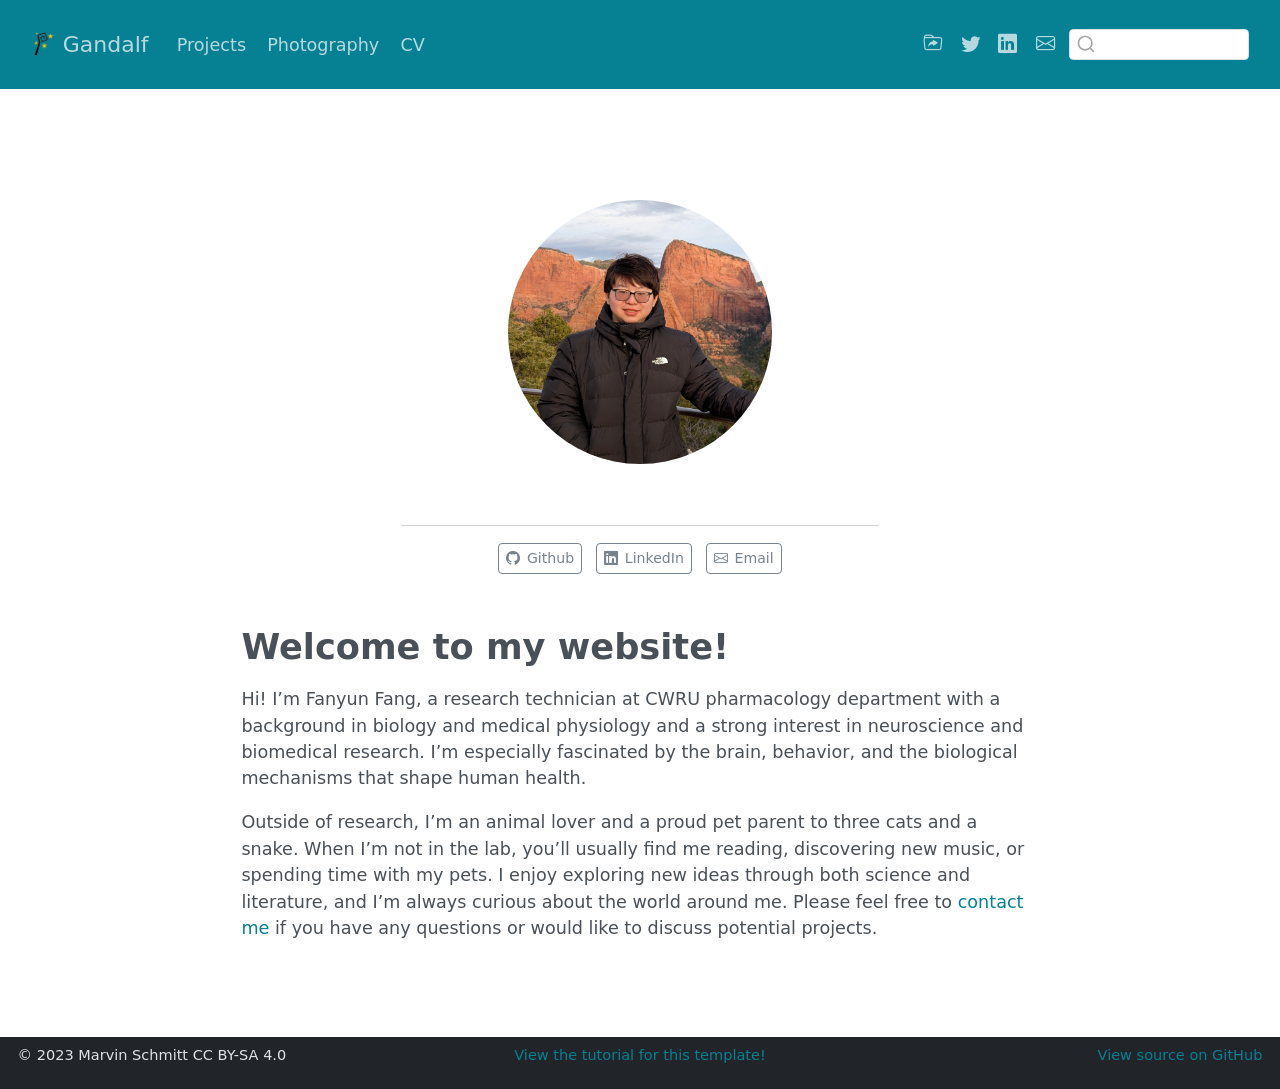
==== docs/index.html @ 0f2b44f6 "Website" ====
<!DOCTYPE html>
<html xmlns="http://www.w3.org/1999/xhtml" lang="en" xml:lang="en"><head>

<meta charset="utf-8">
<meta name="generator" content="quarto-1.9.38">

<meta name="viewport" content="width=device-width, initial-scale=1.0, user-scalable=yes">


<title>Gandalf</title>
<style>
/* Default styles provided by pandoc.
** See https://pandoc.org/MANUAL.html#variables-for-html for config info.
*/
code{white-space: pre-wrap;}
span.smallcaps{font-variant: small-caps;}
div.columns{display: flex; gap: min(4vw, 1.5em);}
div.column{flex: auto; overflow-x: auto;}
div.hanging-indent{margin-left: 1.5em; text-indent: -1.5em;}
ul.task-list{list-style: none;}
ul.task-list li input[type="checkbox"] {
  width: 0.8em;
  margin: 0 0.8em 0.2em -1em; /* quarto-specific, see https://github.com/quarto-dev/quarto-cli/issues/4556 */ 
  vertical-align: middle;
}
</style>


<script src="site_libs/quarto-nav/quarto-nav.js"></script>
<script src="site_libs/clipboard/clipboard.min.js"></script>
<script src="site_libs/quarto-search/autocomplete.umd.js"></script>
<script src="site_libs/quarto-search/fuse.min.js"></script>
<script src="site_libs/quarto-search/quarto-search.js"></script>
<meta name="quarto:offset" content="./">
<link href="./img/favicon.png" rel="icon" type="image/png">
<script src="site_libs/quarto-html/quarto.js" type="module"></script>
<script src="site_libs/quarto-html/tabsets/tabsets.js" type="module"></script>
<script src="site_libs/quarto-html/popper.min.js"></script>
<script src="site_libs/quarto-html/tippy.umd.min.js"></script>
<link href="site_libs/quarto-html/tippy.css" rel="stylesheet">
<link href="site_libs/quarto-html/quarto-syntax-highlighting-15634bcf2e68342d4ad2dfa704d543f6.css" rel="stylesheet" id="quarto-text-highlighting-styles">
<script src="site_libs/bootstrap/bootstrap.min.js"></script>
<link href="site_libs/bootstrap/bootstrap-icons.css" rel="stylesheet">
<link href="site_libs/bootstrap/bootstrap-db49e53ea84c5c6f29d0102649885da3.min.css" rel="stylesheet" append-hash="true" id="quarto-bootstrap" data-mode="light">
<script id="quarto-search-options" type="application/json">{
  "location": "navbar",
  "copy-button": false,
  "collapse-after": 3,
  "panel-placement": "end",
  "type": "textbox",
  "limit": 50,
  "keyboard-shortcut": [
    "f",
    "/",
    "s"
  ],
  "language": {
    "search-no-results-text": "No results",
    "search-matching-documents-text": "matching documents",
    "search-copy-link-title": "Copy link to search",
    "search-hide-matches-text": "Hide additional matches",
    "search-more-match-text": "more match in this document",
    "search-more-matches-text": "more matches in this document",
    "search-clear-button-title": "Clear",
    "search-text-placeholder": "",
    "search-detached-cancel-button-title": "Cancel",
    "search-submit-button-title": "Submit",
    "search-label": "Search"
  }
}</script>


</head>

<body class="nav-fixed fullcontent quarto-light">

<div id="quarto-search-results"></div>
  <header id="quarto-header" class="headroom fixed-top">
    <nav class="navbar navbar-expand-lg " data-bs-theme="dark">
      <div class="navbar-container container-fluid">
      <div class="navbar-brand-container mx-auto">
    <a href="./index.html" class="navbar-brand navbar-brand-logo">
    <img src="./img/logo.png" alt="" class="navbar-logo light-content">
    <img src="./img/logo.png" alt="" class="navbar-logo dark-content">
    </a>
    <a class="navbar-brand" href="./index.html">
    <span class="navbar-title">Gandalf</span>
    </a>
  </div>
            <div id="quarto-search" class="" title="Search"></div>
          <button class="navbar-toggler" type="button" data-bs-toggle="collapse" data-bs-target="#navbarCollapse" aria-controls="navbarCollapse" role="menu" aria-expanded="false" aria-label="Toggle navigation" onclick="if (window.quartoToggleHeadroom) { window.quartoToggleHeadroom(); }">
  <span class="navbar-toggler-icon"></span>
</button>
          <div class="collapse navbar-collapse" id="navbarCollapse">
            <ul class="navbar-nav navbar-nav-scroll me-auto">
  <li class="nav-item">
    <a class="nav-link" href="./projects/index.html"> 
<span class="menu-text">Projects</span></a>
  </li>  
  <li class="nav-item">
    <a class="nav-link" href="./photography/index.html"> 
<span class="menu-text">Photography</span></a>
  </li>  
  <li class="nav-item">
    <a class="nav-link" href="./cv/index.html"> 
<span class="menu-text">CV</span></a>
  </li>  
</ul>
            <ul class="navbar-nav navbar-nav-scroll ms-auto">
  <li class="nav-item compact">
    <a class="nav-link" href="https://www.marvinschmitt.com/blog/website-tutorial-quarto/"> <i class="bi bi-folder-symlink" role="img">
</i> 
<span class="menu-text"></span></a>
  </li>  
  <li class="nav-item compact">
    <a class="nav-link" href="https://twitter.com/MarvinSchmittML"> <i class="bi bi-twitter" role="img">
</i> 
<span class="menu-text"></span></a>
  </li>  
  <li class="nav-item compact">
    <a class="nav-link" href="https://www.linkedin.com/in/marvin-schmitt-a85b321a2/"> <i class="bi bi-linkedin" role="img">
</i> 
<span class="menu-text"></span></a>
  </li>  
  <li class="nav-item compact">
    <a class="nav-link" href="mailto:mail.marvinschmitt@gmail.com"> <i class="bi bi-envelope" role="img" aria-label="email">
</i> 
<span class="menu-text"></span></a>
  </li>  
</ul>
          </div> <!-- /navcollapse -->
            <div class="quarto-navbar-tools">
</div>
      </div> <!-- /container-fluid -->
    </nav>
</header>
<!-- content -->
<div id="quarto-content" class="quarto-container page-columns page-rows-contents page-layout-article page-navbar">
<!-- sidebar -->
<!-- margin-sidebar -->
    
<!-- main -->
<main class="content" id="quarto-document-content">




<div class="quarto-about-jolla">
  <img src="img/My image.jpg" class="about-image
  round " style="height: 15em; width: 15em;">
 <header id="title-block-header" class="quarto-title-block"></header><div id="about-block">
</div> 
  <hr class="about-sep">
   <div class="about-links">
  <a href="https://github.com/spencerfang9" class="about-link" rel="" target="">
    <i class="bi bi-github"></i>
     <span class="about-link-text">Github</span>
  </a>
  <a href="https://www.linkedin.com/in/fanyun-fang-321443180/" class="about-link" rel="" target="">
    <i class="bi bi-linkedin"></i>
     <span class="about-link-text">LinkedIn</span>
  </a>
  <a href="/fxf116@case.edu" class="about-link" rel="" target="">
    <i class="bi bi-envelope"></i>
     <span class="about-link-text">Email</span>
  </a>
</div>
</div>

<section id="welcome-to-my-website" class="level1">
<h1>Welcome to my website!</h1>
<p>Hi! I’m Fanyun Fang, a research technician at CWRU pharmacology department with a background in biology and medical physiology and a strong interest in neuroscience and biomedical research. I’m especially fascinated by the brain, behavior, and the biological mechanisms that shape human health.</p>
<p>Outside of research, I’m an animal lover and a proud pet parent to three cats and a snake. When I’m not in the lab, you’ll usually find me reading, discovering new music, or spending time with my pets. I enjoy exploring new ideas through both science and literature, and I’m always curious about the world around me. Please feel free to <a href="fxf116@case.edu">contact me</a> if you have any questions or would like to discuss potential projects.</p>



</section>

</main> <!-- /main -->
<script id="quarto-html-after-body" type="application/javascript">
  window.document.addEventListener("DOMContentLoaded", function (event) {
    const isCodeAnnotation = (el) => {
      for (const clz of el.classList) {
        if (clz.startsWith('code-annotation-')) {                     
          return true;
        }
      }
      return false;
    }
    const onCopySuccess = function(e) {
      // button target
      const button = e.trigger;
      // don't keep focus
      button.blur();
      // flash "checked"
      button.classList.add('code-copy-button-checked');
      var currentTitle = button.getAttribute("title");
      button.setAttribute("title", "Copied!");
      let tooltip;
      if (window.bootstrap) {
        button.setAttribute("data-bs-toggle", "tooltip");
        button.setAttribute("data-bs-placement", "left");
        button.setAttribute("data-bs-title", "Copied!");
        tooltip = new bootstrap.Tooltip(button, 
          { trigger: "manual", 
            customClass: "code-copy-button-tooltip",
            offset: [0, -8]});
        tooltip.show();    
      }
      setTimeout(function() {
        if (tooltip) {
          tooltip.hide();
          button.removeAttribute("data-bs-title");
          button.removeAttribute("data-bs-toggle");
          button.removeAttribute("data-bs-placement");
        }
        button.setAttribute("title", currentTitle);
        button.classList.remove('code-copy-button-checked');
      }, 1000);
      // clear code selection
      e.clearSelection();
    }
    const getTextToCopy = function(trigger) {
      const outerScaffold = trigger.parentElement.cloneNode(true);
      const codeEl = outerScaffold.querySelector('code');
      for (const childEl of codeEl.children) {
        if (isCodeAnnotation(childEl)) {
          childEl.remove();
        }
      }
      return codeEl.innerText;
    }
    const clipboard = new window.ClipboardJS('.code-copy-button:not([data-in-quarto-modal])', {
      text: getTextToCopy
    });
    clipboard.on('success', onCopySuccess);
    if (window.document.getElementById('quarto-embedded-source-code-modal')) {
      const clipboardModal = new window.ClipboardJS('.code-copy-button[data-in-quarto-modal]', {
        text: getTextToCopy,
        container: window.document.getElementById('quarto-embedded-source-code-modal')
      });
      clipboardModal.on('success', onCopySuccess);
    }
      var localhostRegex = new RegExp(/^(?:http|https):\/\/localhost\:?[0-9]*\//);
      var mailtoRegex = new RegExp(/^mailto:/);
        var filterRegex = new RegExp('/' + window.location.host + '/');
      var isInternal = (href) => {
          return filterRegex.test(href) || localhostRegex.test(href) || mailtoRegex.test(href);
      }
      // Inspect non-navigation links and adorn them if external
     var links = window.document.querySelectorAll('a[href]:not(.nav-link):not(.navbar-brand):not(.toc-action):not(.sidebar-link):not(.sidebar-item-toggle):not(.pagination-link):not(.no-external):not([aria-hidden]):not(.dropdown-item):not(.quarto-navigation-tool):not(.about-link)');
      for (var i=0; i<links.length; i++) {
        const link = links[i];
        if (!isInternal(link.href)) {
          // undo the damage that might have been done by quarto-nav.js in the case of
          // links that we want to consider external
          if (link.dataset.originalHref !== undefined) {
            link.href = link.dataset.originalHref;
          }
        }
      }
    function tippyHover(el, contentFn, onTriggerFn, onUntriggerFn) {
      const config = {
        allowHTML: true,
        maxWidth: 500,
        delay: 100,
        arrow: false,
        appendTo: function(el) {
            return el.parentElement;
        },
        interactive: true,
        interactiveBorder: 10,
        theme: 'quarto',
        placement: 'bottom-start',
      };
      if (contentFn) {
        config.content = contentFn;
      }
      if (onTriggerFn) {
        config.onTrigger = onTriggerFn;
      }
      if (onUntriggerFn) {
        config.onUntrigger = onUntriggerFn;
      }
      window.tippy(el, config); 
    }
    const noterefs = window.document.querySelectorAll('a[role="doc-noteref"]');
    for (var i=0; i<noterefs.length; i++) {
      const ref = noterefs[i];
      tippyHover(ref, function() {
        // use id or data attribute instead here
        let href = ref.getAttribute('data-footnote-href') || ref.getAttribute('href');
        try { href = new URL(href).hash; } catch {}
        const id = href.replace(/^#\/?/, "");
        const note = window.document.getElementById(id);
        if (note) {
          return note.innerHTML;
        } else {
          return "";
        }
      });
    }
    const xrefs = window.document.querySelectorAll('a.quarto-xref');
    const processXRef = (id, note) => {
      // Strip column container classes
      const stripColumnClz = (el) => {
        el.classList.remove("page-full", "page-columns");
        if (el.children) {
          for (const child of el.children) {
            stripColumnClz(child);
          }
        }
      }
      stripColumnClz(note)
      if (id === null || id.startsWith('sec-')) {
        // Special case sections, only their first couple elements
        const container = document.createElement("div");
        if (note.children && note.children.length > 2) {
          container.appendChild(note.children[0].cloneNode(true));
          for (let i = 1; i < note.children.length; i++) {
            const child = note.children[i];
            if (child.tagName === "P" && child.innerText === "") {
              continue;
            } else {
              container.appendChild(child.cloneNode(true));
              break;
            }
          }
          if (window.Quarto?.typesetMath) {
            window.Quarto.typesetMath(container);
          }
          return container.innerHTML
        } else {
          if (window.Quarto?.typesetMath) {
            window.Quarto.typesetMath(note);
          }
          return note.innerHTML;
        }
      } else {
        // Remove any anchor links if they are present
        const anchorLink = note.querySelector('a.anchorjs-link');
        if (anchorLink) {
          anchorLink.remove();
        }
        if (window.Quarto?.typesetMath) {
          window.Quarto.typesetMath(note);
        }
        if (note.classList.contains("callout")) {
          return note.outerHTML;
        } else {
          return note.innerHTML;
        }
      }
    }
    for (var i=0; i<xrefs.length; i++) {
      const xref = xrefs[i];
      tippyHover(xref, undefined, function(instance) {
        instance.disable();
        let url = xref.getAttribute('href');
        let hash = undefined; 
        if (url.startsWith('#')) {
          hash = url;
        } else {
          try { hash = new URL(url).hash; } catch {}
        }
        if (hash) {
          const id = hash.replace(/^#\/?/, "");
          const note = window.document.getElementById(id);
          if (note !== null) {
            try {
              const html = processXRef(id, note.cloneNode(true));
              instance.setContent(html);
            } finally {
              instance.enable();
              instance.show();
            }
          } else {
            // See if we can fetch this
            fetch(url.split('#')[0])
            .then(res => res.text())
            .then(html => {
              const parser = new DOMParser();
              const htmlDoc = parser.parseFromString(html, "text/html");
              const note = htmlDoc.getElementById(id);
              if (note !== null) {
                const html = processXRef(id, note);
                instance.setContent(html);
              } 
            }).finally(() => {
              instance.enable();
              instance.show();
            });
          }
        } else {
          // See if we can fetch a full url (with no hash to target)
          // This is a special case and we should probably do some content thinning / targeting
          fetch(url)
          .then(res => res.text())
          .then(html => {
            const parser = new DOMParser();
            const htmlDoc = parser.parseFromString(html, "text/html");
            const note = htmlDoc.querySelector('main.content');
            if (note !== null) {
              // This should only happen for chapter cross references
              // (since there is no id in the URL)
              // remove the first header
              if (note.children.length > 0 && note.children[0].tagName === "HEADER") {
                note.children[0].remove();
              }
              const html = processXRef(null, note);
              instance.setContent(html);
            } 
          }).finally(() => {
            instance.enable();
            instance.show();
          });
        }
      }, function(instance) {
      });
    }
        let selectedAnnoteEl;
        const selectorForAnnotation = ( cell, annotation) => {
          let cellAttr = 'data-code-cell="' + cell + '"';
          let lineAttr = 'data-code-annotation="' +  annotation + '"';
          const selector = 'span[' + cellAttr + '][' + lineAttr + ']';
          return selector;
        }
        const selectCodeLines = (annoteEl) => {
          const doc = window.document;
          const targetCell = annoteEl.getAttribute("data-target-cell");
          const targetAnnotation = annoteEl.getAttribute("data-target-annotation");
          const annoteSpan = window.document.querySelector(selectorForAnnotation(targetCell, targetAnnotation));
          const lines = annoteSpan.getAttribute("data-code-lines").split(",");
          const lineIds = lines.map((line) => {
            return targetCell + "-" + line;
          })
          let top = null;
          let height = null;
          let parent = null;
          if (lineIds.length > 0) {
              //compute the position of the single el (top and bottom and make a div)
              const el = window.document.getElementById(lineIds[0]);
              top = el.offsetTop;
              height = el.offsetHeight;
              parent = el.parentElement.parentElement;
            if (lineIds.length > 1) {
              const lastEl = window.document.getElementById(lineIds[lineIds.length - 1]);
              const bottom = lastEl.offsetTop + lastEl.offsetHeight;
              height = bottom - top;
            }
            if (top !== null && height !== null && parent !== null) {
              // cook up a div (if necessary) and position it 
              let div = window.document.getElementById("code-annotation-line-highlight");
              if (div === null) {
                div = window.document.createElement("div");
                div.setAttribute("id", "code-annotation-line-highlight");
                div.style.position = 'absolute';
                parent.appendChild(div);
              }
              div.style.top = top - 2 + "px";
              div.style.height = height + 4 + "px";
              div.style.left = 0;
              let gutterDiv = window.document.getElementById("code-annotation-line-highlight-gutter");
              if (gutterDiv === null) {
                gutterDiv = window.document.createElement("div");
                gutterDiv.setAttribute("id", "code-annotation-line-highlight-gutter");
                gutterDiv.style.position = 'absolute';
                const codeCell = window.document.getElementById(targetCell);
                const gutter = codeCell.querySelector('.code-annotation-gutter');
                gutter.appendChild(gutterDiv);
              }
              gutterDiv.style.top = top - 2 + "px";
              gutterDiv.style.height = height + 4 + "px";
            }
            selectedAnnoteEl = annoteEl;
          }
        };
        const unselectCodeLines = () => {
          const elementsIds = ["code-annotation-line-highlight", "code-annotation-line-highlight-gutter"];
          elementsIds.forEach((elId) => {
            const div = window.document.getElementById(elId);
            if (div) {
              div.remove();
            }
          });
          selectedAnnoteEl = undefined;
        };
          // Handle positioning of the toggle
      window.addEventListener(
        "resize",
        throttle(() => {
          elRect = undefined;
          if (selectedAnnoteEl) {
            selectCodeLines(selectedAnnoteEl);
          }
        }, 10)
      );
      function throttle(fn, ms) {
      let throttle = false;
      let timer;
        return (...args) => {
          if(!throttle) { // first call gets through
              fn.apply(this, args);
              throttle = true;
          } else { // all the others get throttled
              if(timer) clearTimeout(timer); // cancel #2
              timer = setTimeout(() => {
                fn.apply(this, args);
                timer = throttle = false;
              }, ms);
          }
        };
      }
        // Attach click handler to the DT
        const annoteDls = window.document.querySelectorAll('dt[data-target-cell]');
        for (const annoteDlNode of annoteDls) {
          annoteDlNode.addEventListener('click', (event) => {
            const clickedEl = event.target;
            if (clickedEl !== selectedAnnoteEl) {
              unselectCodeLines();
              const activeEl = window.document.querySelector('dt[data-target-cell].code-annotation-active');
              if (activeEl) {
                activeEl.classList.remove('code-annotation-active');
              }
              selectCodeLines(clickedEl);
              clickedEl.classList.add('code-annotation-active');
            } else {
              // Unselect the line
              unselectCodeLines();
              clickedEl.classList.remove('code-annotation-active');
            }
          });
        }
    const findCites = (el) => {
      const parentEl = el.parentElement;
      if (parentEl) {
        const cites = parentEl.dataset.cites;
        if (cites) {
          return {
            el,
            cites: cites.split(' ')
          };
        } else {
          return findCites(el.parentElement)
        }
      } else {
        return undefined;
      }
    };
    var bibliorefs = window.document.querySelectorAll('a[role="doc-biblioref"]');
    for (var i=0; i<bibliorefs.length; i++) {
      const ref = bibliorefs[i];
      const citeInfo = findCites(ref);
      if (citeInfo) {
        tippyHover(citeInfo.el, function() {
          var popup = window.document.createElement('div');
          citeInfo.cites.forEach(function(cite) {
            var citeDiv = window.document.createElement('div');
            citeDiv.classList.add('hanging-indent');
            citeDiv.classList.add('csl-entry');
            var biblioDiv = window.document.getElementById('ref-' + cite);
            if (biblioDiv) {
              citeDiv.innerHTML = biblioDiv.innerHTML;
            }
            popup.appendChild(citeDiv);
          });
          return popup.innerHTML;
        });
      }
    }
  });
  </script>
</div> <!-- /content -->
<footer class="footer">
  <div class="nav-footer">
    <div class="nav-footer-left">
<p><span class="faux-block">© 2023 Marvin Schmitt CC BY-SA 4.0</span></p>
</div>   
    <div class="nav-footer-center">
<p><span class="faux-block"><a href="https://www.marvinschmitt.com/blog/website-tutorial-quarto/">View the tutorial for this template!</a></span></p>
</div>
    <div class="nav-footer-right">
<p><span class="faux-block"><a href="https://github.com/marvinschmitt/quarto-website-template/">View source on GitHub</a></span></p>
</div>
  </div>
</footer>




</body></html>
---- docs/site_libs/quarto-html/tippy.css ----
.tippy-box[data-animation=fade][data-state=hidden]{opacity:0}[data-tippy-root]{max-width:calc(100vw - 10px)}.tippy-box{position:relative;background-color:#333;color:#fff;border-radius:4px;font-size:14px;line-height:1.4;white-space:normal;outline:0;transition-property:transform,visibility,opacity}.tippy-box[data-placement^=top]>.tippy-arrow{bottom:0}.tippy-box[data-placement^=top]>.tippy-arrow:before{bottom:-7px;left:0;border-width:8px 8px 0;border-top-color:initial;transform-origin:center top}.tippy-box[data-placement^=bottom]>.tippy-arrow{top:0}.tippy-box[data-placement^=bottom]>.tippy-arrow:before{top:-7px;left:0;border-width:0 8px 8px;border-bottom-color:initial;transform-origin:center bottom}.tippy-box[data-placement^=left]>.tippy-arrow{right:0}.tippy-box[data-placement^=left]>.tippy-arrow:before{border-width:8px 0 8px 8px;border-left-color:initial;right:-7px;transform-origin:center left}.tippy-box[data-placement^=right]>.tippy-arrow{left:0}.tippy-box[data-placement^=right]>.tippy-arrow:before{left:-7px;border-width:8px 8px 8px 0;border-right-color:initial;transform-origin:center right}.tippy-box[data-inertia][data-state=visible]{transition-timing-function:cubic-bezier(.54,1.5,.38,1.11)}.tippy-arrow{width:16px;height:16px;color:#333}.tippy-arrow:before{content:"";position:absolute;border-color:transparent;border-style:solid}.tippy-content{position:relative;padding:5px 9px;z-index:1}
---- docs/site_libs/quarto-html/quarto-syntax-highlighting-15634bcf2e68342d4ad2dfa704d543f6.css ----
/* quarto syntax highlight colors */
:root {
  --quarto-hl-ot-color: #003B4F;
  --quarto-hl-at-color: #657422;
  --quarto-hl-ss-color: #20794D;
  --quarto-hl-an-color: #5E5E5E;
  --quarto-hl-fu-color: #4758AB;
  --quarto-hl-st-color: #20794D;
  --quarto-hl-cf-color: #003B4F;
  --quarto-hl-op-color: #5E5E5E;
  --quarto-hl-er-color: #AD0000;
  --quarto-hl-bn-color: #AD0000;
  --quarto-hl-al-color: #AD0000;
  --quarto-hl-va-color: #111111;
  --quarto-hl-bu-color: inherit;
  --quarto-hl-ex-color: inherit;
  --quarto-hl-pp-color: #AD0000;
  --quarto-hl-in-color: #5E5E5E;
  --quarto-hl-vs-color: #20794D;
  --quarto-hl-wa-color: #5E5E5E;
  --quarto-hl-do-color: #5E5E5E;
  --quarto-hl-im-color: #00769E;
  --quarto-hl-ch-color: #20794D;
  --quarto-hl-dt-color: #AD0000;
  --quarto-hl-fl-color: #AD0000;
  --quarto-hl-co-color: #5E5E5E;
  --quarto-hl-cv-color: #5E5E5E;
  --quarto-hl-cn-color: #8f5902;
  --quarto-hl-sc-color: #5E5E5E;
  --quarto-hl-dv-color: #AD0000;
  --quarto-hl-kw-color: #003B4F;
}

/* other quarto variables */
:root {
  --quarto-font-monospace: SFMono-Regular, Menlo, Monaco, Consolas, "Liberation Mono", "Courier New", monospace;
}

/* syntax highlight based on Pandoc's rules */
pre > code.sourceCode > span {
  color: #003B4F;
}

code.sourceCode > span {
  color: #003B4F;
}

div.sourceCode,
div.sourceCode pre.sourceCode {
  color: #003B4F;
}

/* Normal */
code span {
  color: #003B4F;
}

/* Alert */
code span.al {
  color: #AD0000;
  font-style: inherit;
}

/* Annotation */
code span.an {
  color: #5E5E5E;
  font-style: inherit;
}

/* Attribute */
code span.at {
  color: #657422;
  font-style: inherit;
}

/* BaseN */
code span.bn {
  color: #AD0000;
  font-style: inherit;
}

/* BuiltIn */
code span.bu {
  font-style: inherit;
}

/* ControlFlow */
code span.cf {
  color: #003B4F;
  font-weight: bold;
  font-style: inherit;
}

/* Char */
code span.ch {
  color: #20794D;
  font-style: inherit;
}

/* Constant */
code span.cn {
  color: #8f5902;
  font-style: inherit;
}

/* Comment */
code span.co {
  color: #5E5E5E;
  font-style: inherit;
}

/* CommentVar */
code span.cv {
  color: #5E5E5E;
  font-style: italic;
}

/* Documentation */
code span.do {
  color: #5E5E5E;
  font-style: italic;
}

/* DataType */
code span.dt {
  color: #AD0000;
  font-style: inherit;
}

/* DecVal */
code span.dv {
  color: #AD0000;
  font-style: inherit;
}

/* Error */
code span.er {
  color: #AD0000;
  font-style: inherit;
}

/* Extension */
code span.ex {
  font-style: inherit;
}

/* Float */
code span.fl {
  color: #AD0000;
  font-style: inherit;
}

/* Function */
code span.fu {
  color: #4758AB;
  font-style: inherit;
}

/* Import */
code span.im {
  color: #00769E;
  font-style: inherit;
}

/* Information */
code span.in {
  color: #5E5E5E;
  font-style: inherit;
}

/* Keyword */
code span.kw {
  color: #003B4F;
  font-weight: bold;
  font-style: inherit;
}

/* Operator */
code span.op {
  color: #5E5E5E;
  font-style: inherit;
}

/* Other */
code span.ot {
  color: #003B4F;
  font-style: inherit;
}

/* Preprocessor */
code span.pp {
  color: #AD0000;
  font-style: inherit;
}

/* SpecialChar */
code span.sc {
  color: #5E5E5E;
  font-style: inherit;
}

/* SpecialString */
code span.ss {
  color: #20794D;
  font-style: inherit;
}

/* String */
code span.st {
  color: #20794D;
  font-style: inherit;
}

/* Variable */
code span.va {
  color: #111111;
  font-style: inherit;
}

/* VerbatimString */
code span.vs {
  color: #20794D;
  font-style: inherit;
}

/* Warning */
code span.wa {
  color: #5E5E5E;
  font-style: italic;
}

.prevent-inlining {
  content: "</";
}

/*# sourceMappingURL=f23921c56f73e400b49028c9186a1aa0.css.map */
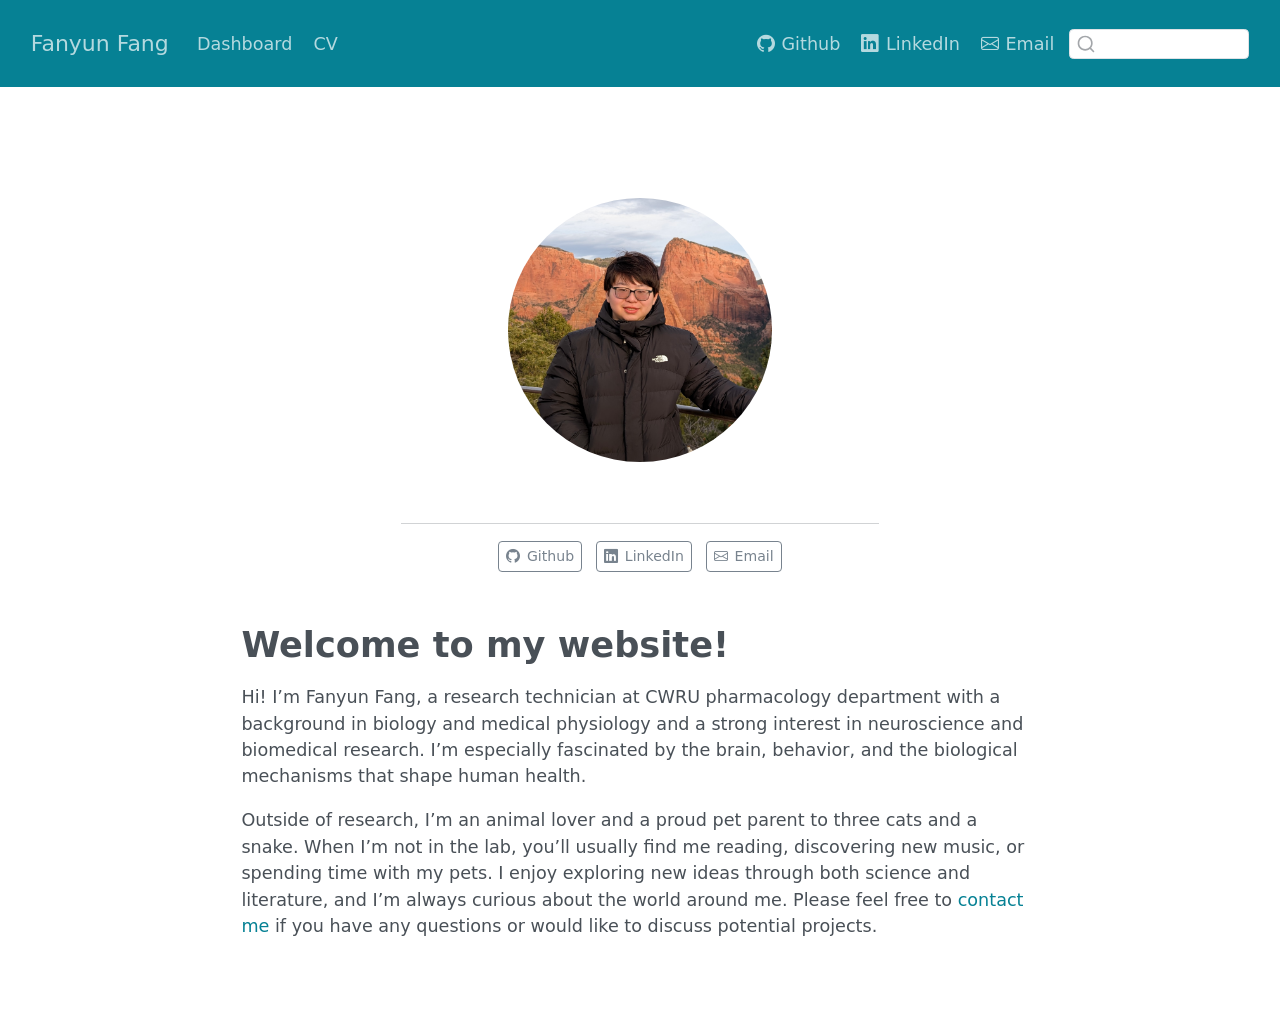
==== commit 01f150f5: "update" ====
--- a/docs/index.html
+++ b/docs/index.html
@@ -7,7 +7,7 @@
 <meta name="viewport" content="width=device-width, initial-scale=1.0, user-scalable=yes">
 
 
-<title>Gandalf</title>
+<title>Fanyun Fang</title>
 <style>
 /* Default styles provided by pandoc.
 ** See https://pandoc.org/MANUAL.html#variables-for-html for config info.
@@ -32,7 +32,6 @@
 <script src="site_libs/quarto-search/fuse.min.js"></script>
 <script src="site_libs/quarto-search/quarto-search.js"></script>
 <meta name="quarto:offset" content="./">
-<link href="./img/favicon.png" rel="icon" type="image/png">
 <script src="site_libs/quarto-html/quarto.js" type="module"></script>
 <script src="site_libs/quarto-html/tabsets/tabsets.js" type="module"></script>
 <script src="site_libs/quarto-html/popper.min.js"></script>
@@ -79,12 +78,8 @@
     <nav class="navbar navbar-expand-lg " data-bs-theme="dark">
       <div class="navbar-container container-fluid">
       <div class="navbar-brand-container mx-auto">
-    <a href="./index.html" class="navbar-brand navbar-brand-logo">
-    <img src="./img/logo.png" alt="" class="navbar-logo light-content">
-    <img src="./img/logo.png" alt="" class="navbar-logo dark-content">
-    </a>
     <a class="navbar-brand" href="./index.html">
-    <span class="navbar-title">Gandalf</span>
+    <span class="navbar-title">Fanyun Fang</span>
     </a>
   </div>
             <div id="quarto-search" class="" title="Search"></div>
@@ -94,12 +89,8 @@
           <div class="collapse navbar-collapse" id="navbarCollapse">
             <ul class="navbar-nav navbar-nav-scroll me-auto">
   <li class="nav-item">
-    <a class="nav-link" href="./projects/index.html"> 
-<span class="menu-text">Projects</span></a>
-  </li>  
-  <li class="nav-item">
-    <a class="nav-link" href="./photography/index.html"> 
-<span class="menu-text">Photography</span></a>
+    <a class="nav-link" href="./projects/index.qmd"> 
+<span class="menu-text">Dashboard</span></a>
   </li>  
   <li class="nav-item">
     <a class="nav-link" href="./cv/index.html"> 
@@ -107,25 +98,20 @@
   </li>  
 </ul>
             <ul class="navbar-nav navbar-nav-scroll ms-auto">
-  <li class="nav-item compact">
-    <a class="nav-link" href="https://www.marvinschmitt.com/blog/website-tutorial-quarto/"> <i class="bi bi-folder-symlink" role="img">
+  <li class="nav-item">
+    <a class="nav-link" href="https://github.com/spencerfang9"> <i class="bi bi-github" role="img">
 </i> 
-<span class="menu-text"></span></a>
+<span class="menu-text">Github</span></a>
   </li>  
-  <li class="nav-item compact">
-    <a class="nav-link" href="https://twitter.com/MarvinSchmittML"> <i class="bi bi-twitter" role="img">
+  <li class="nav-item">
+    <a class="nav-link" href="https://www.linkedin.com/in/fanyun-fang-321443180/"> <i class="bi bi-linkedin" role="img">
 </i> 
-<span class="menu-text"></span></a>
+<span class="menu-text">LinkedIn</span></a>
   </li>  
-  <li class="nav-item compact">
-    <a class="nav-link" href="https://www.linkedin.com/in/marvin-schmitt-a85b321a2/"> <i class="bi bi-linkedin" role="img">
+  <li class="nav-item">
+    <a class="nav-link" href="./fxf116@case.edu"> <i class="bi bi-envelope" role="img">
 </i> 
-<span class="menu-text"></span></a>
-  </li>  
-  <li class="nav-item compact">
-    <a class="nav-link" href="mailto:mail.marvinschmitt@gmail.com"> <i class="bi bi-envelope" role="img" aria-label="email">
-</i> 
-<span class="menu-text"></span></a>
+<span class="menu-text">Email</span></a>
   </li>  
 </ul>
           </div> <!-- /navcollapse -->
@@ -571,19 +557,6 @@
   });
   </script>
 </div> <!-- /content -->
-<footer class="footer">
-  <div class="nav-footer">
-    <div class="nav-footer-left">
-<p><span class="faux-block">© 2023 Marvin Schmitt CC BY-SA 4.0</span></p>
-</div>   
-    <div class="nav-footer-center">
-<p><span class="faux-block"><a href="https://www.marvinschmitt.com/blog/website-tutorial-quarto/">View the tutorial for this template!</a></span></p>
-</div>
-    <div class="nav-footer-right">
-<p><span class="faux-block"><a href="https://github.com/marvinschmitt/quarto-website-template/">View source on GitHub</a></span></p>
-</div>
-  </div>
-</footer>
 
 
 
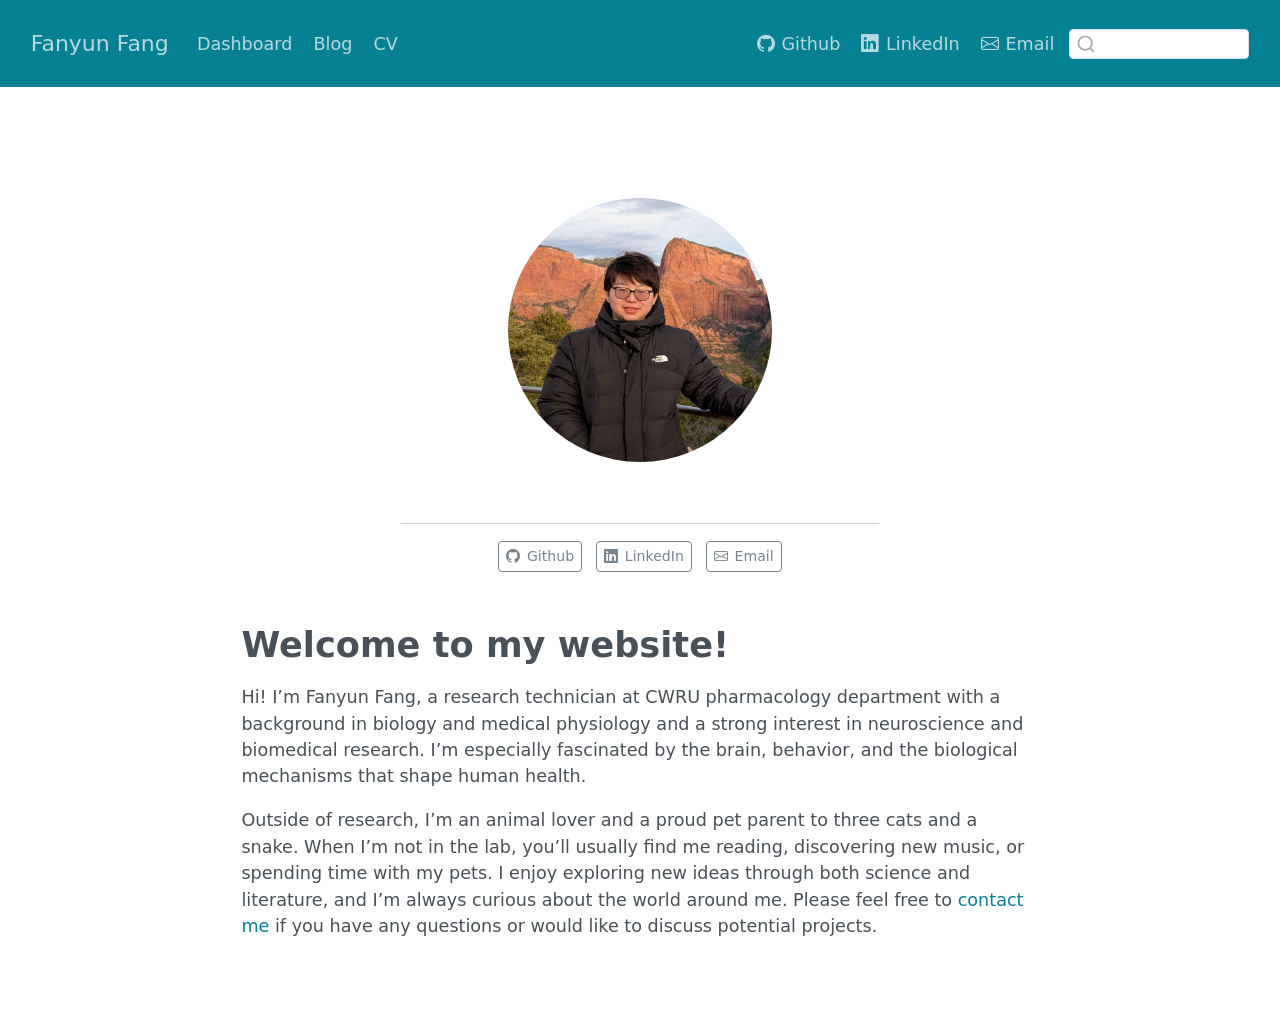
==== commit 46553f19: "update" ====
--- a/docs/index.html
+++ b/docs/index.html
@@ -89,8 +89,12 @@
           <div class="collapse navbar-collapse" id="navbarCollapse">
             <ul class="navbar-nav navbar-nav-scroll me-auto">
   <li class="nav-item">
-    <a class="nav-link" href="./projects/index.qmd"> 
+    <a class="nav-link" href="./Dashboard/index.html"> 
 <span class="menu-text">Dashboard</span></a>
+  </li>  
+  <li class="nav-item">
+    <a class="nav-link" href="./Blog/index.html"> 
+<span class="menu-text">Blog</span></a>
   </li>  
   <li class="nav-item">
     <a class="nav-link" href="./cv/index.html"> 
@@ -109,7 +113,7 @@
 <span class="menu-text">LinkedIn</span></a>
   </li>  
   <li class="nav-item">
-    <a class="nav-link" href="./fxf116@case.edu"> <i class="bi bi-envelope" role="img">
+    <a class="nav-link" href="mailto:fxf116@case.edu"> <i class="bi bi-envelope" role="img">
 </i> 
 <span class="menu-text">Email</span></a>
   </li>  
@@ -146,7 +150,7 @@
     <i class="bi bi-linkedin"></i>
      <span class="about-link-text">LinkedIn</span>
   </a>
-  <a href="/fxf116@case.edu" class="about-link" rel="" target="">
+  <a href="mailto:fxf116@case.edu" class="about-link" rel="" target="">
     <i class="bi bi-envelope"></i>
      <span class="about-link-text">Email</span>
   </a>
@@ -156,7 +160,7 @@
 <section id="welcome-to-my-website" class="level1">
 <h1>Welcome to my website!</h1>
 <p>Hi! I’m Fanyun Fang, a research technician at CWRU pharmacology department with a background in biology and medical physiology and a strong interest in neuroscience and biomedical research. I’m especially fascinated by the brain, behavior, and the biological mechanisms that shape human health.</p>
-<p>Outside of research, I’m an animal lover and a proud pet parent to three cats and a snake. When I’m not in the lab, you’ll usually find me reading, discovering new music, or spending time with my pets. I enjoy exploring new ideas through both science and literature, and I’m always curious about the world around me. Please feel free to <a href="fxf116@case.edu">contact me</a> if you have any questions or would like to discuss potential projects.</p>
+<p>Outside of research, I’m an animal lover and a proud pet parent to three cats and a snake. When I’m not in the lab, you’ll usually find me reading, discovering new music, or spending time with my pets. I enjoy exploring new ideas through both science and literature, and I’m always curious about the world around me. Please feel free to <a href="mailto:fxf116@case.edu">contact me</a> if you have any questions or would like to discuss potential projects.</p>
 
 
 
